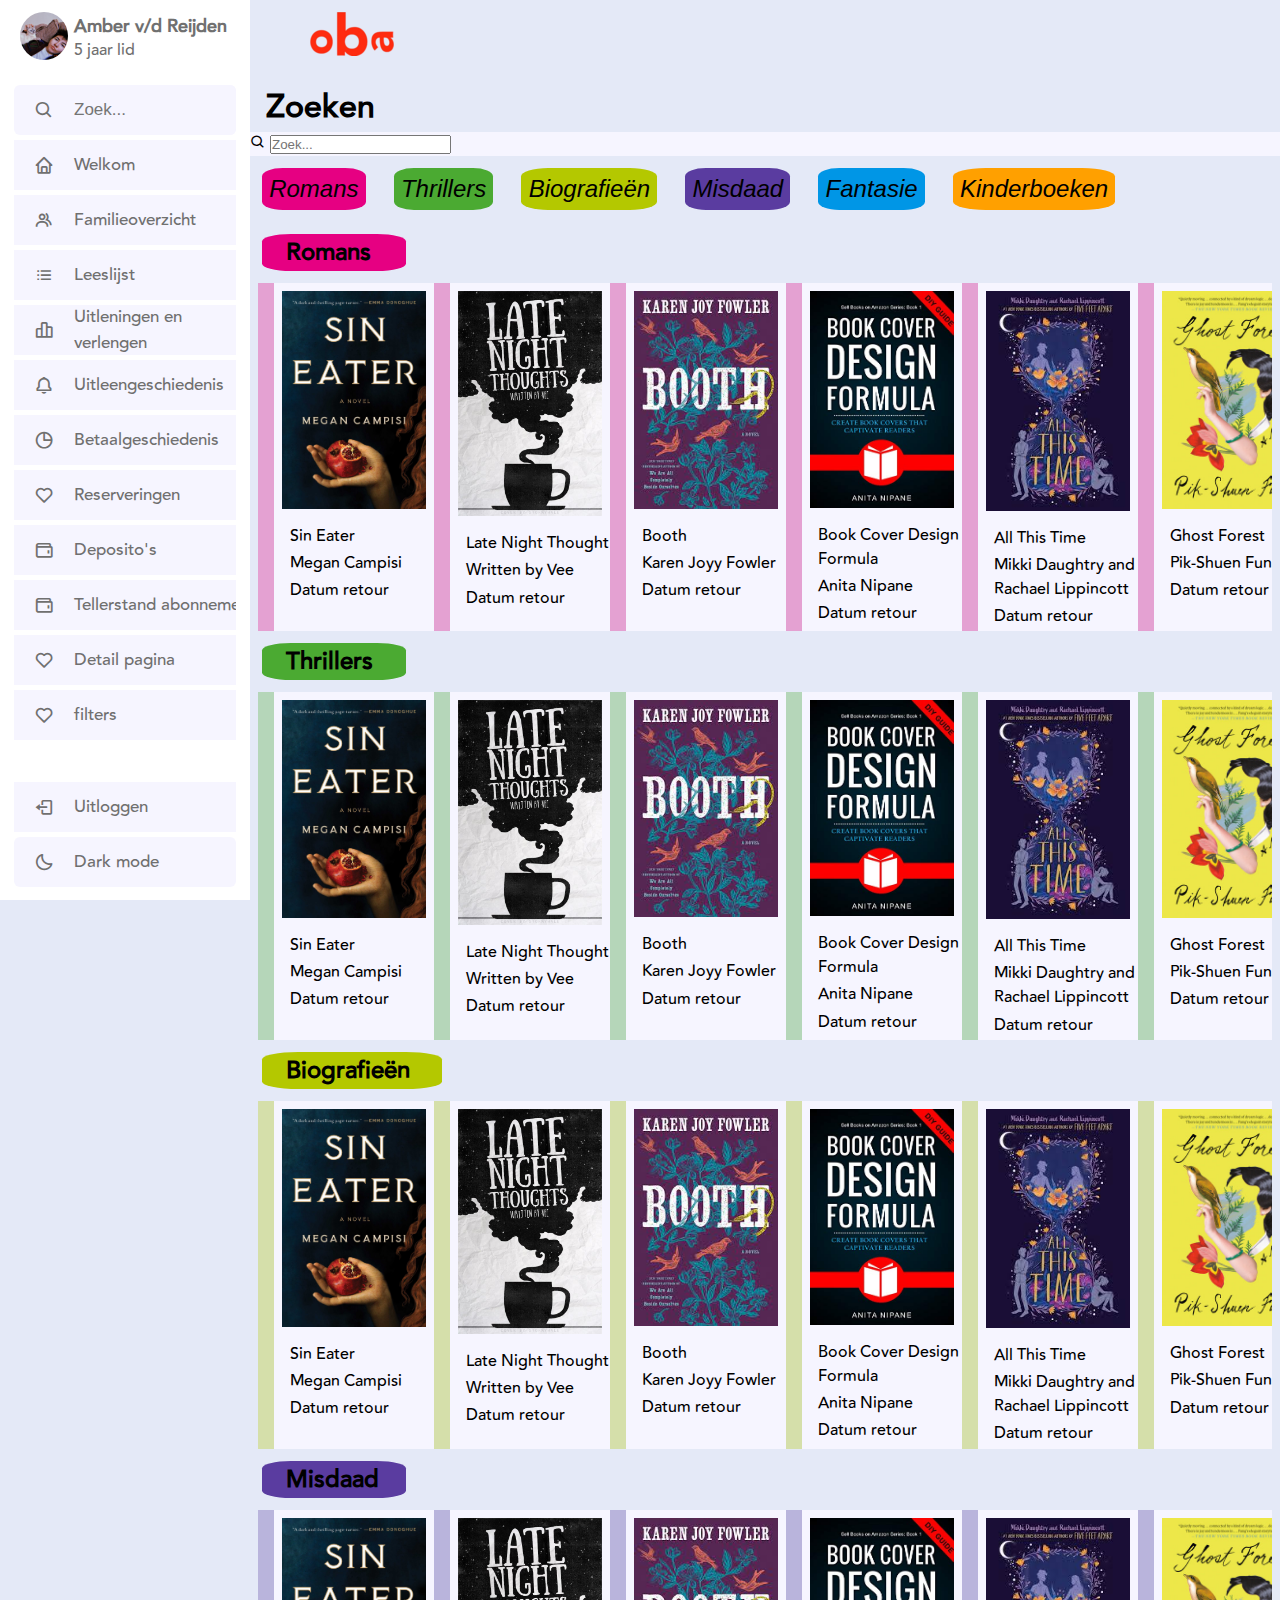
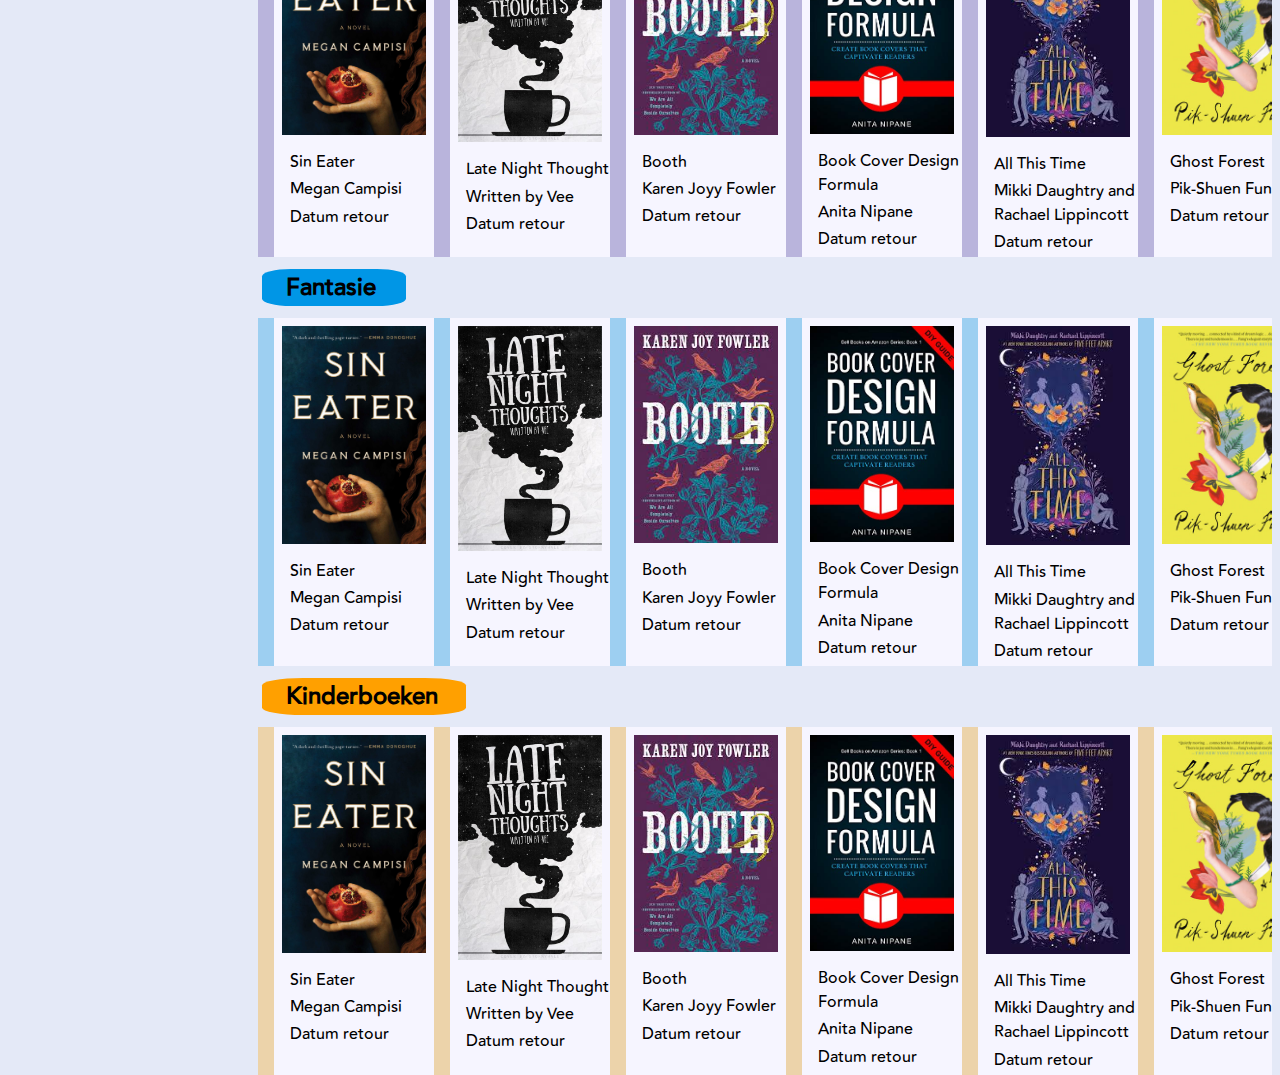
==== filter.html @ 65bfb878 "." ====
<!DOCTYPE html>
<html lang="nl">
<head>
    <meta charset="UTF-8">
    <meta http-equiv="X-UA-Compatible" content="IE=edge">
    <meta name="viewport" content="width=device-width, initial-scale=1.0">
    
    <!-- Link to CSS -->
    <link rel="stylesheet" href="./styles/filter.css">
    
    <!-- Link to boxicons -->
    <link href='https://unpkg.com/boxicons@2.1.4/css/boxicons.min.css' rel='stylesheet'>

    <!-- Link to JavaScript script -->
    <script src="./scripts/scripts.js" defer></script>
    
    <title>Mijn.OBA</title> 
</head>
<body>

    <nav class="sidebar close">
        <header>
            <div class="image-text">
                <span class="image">
                    <img src="./image/AmberFoto.jpeg" alt="Gebruiker-foto">
                </span>

                <div class="text logo-text">
                    <span class="name">Amber v/d Reijden</span>
                    <span class="profession">5 jaar lid</span>
                </div>
            </div>

            <!-- <i class='bx bx-chevron-right toggle'></i> -->
        </header>

        <div class="menu-bar">
            <div class="menu">

                <li class="search-box">
                    <i class='bx bx-search icon'></i>
                    <input type="text" placeholder="Zoek...">
                </li>

                <ul class="menu-links">
                    <li class="nav-link">
                        <a href="./welkom.html">
                            <i class='bx bx-home icon'></i>
                            <span class="text nav-text">Welkom</span>
                        </a>
                    </li>

                    <li class="nav-link">
                        <a href="./familieoverzicht.html">
                            <i class='bx bx-group icon'></i>
                            <span class="text nav-text">Familieoverzicht</span>
                        </a>
                    </li>

                    <li class="nav-link">
                        <a href="./leeslijst.html">
                            <i class='bx bx-list-ul icon'></i>
                            <span class="text nav-text">Leeslijst</span>
                        </a>
                    </li>

                    <li class="nav-link">
                        <a href="./uitleningen.html">
                            <i class='bx bx-bar-chart-alt-2 icon' ></i>
                            <span class="text-long nav-text">Uitleningen en verlengen</span>
                        </a>
                    </li>

                    <li class="nav-link">
                        <a href="./uitleengeschiedenis.html">
                            <i class='bx bx-bell icon'></i>
                            <span class="text nav-text">Uitleengeschiedenis</span>
                        </a>
                    </li>

                    <li class="nav-link">
                        <a href="./betaalgeschiedenis.html">
                            <i class='bx bx-pie-chart-alt icon' ></i>
                            <span class="text nav-text">Betaalgeschiedenis</span>
                        </a>
                    </li>

                    <li class="nav-link">
                        <a href="./reserveringen.html">
                            <i class='bx bx-heart icon' ></i>
                            <span class="text nav-text">Reserveringen</span>
                        </a>
                    </li>

                    <li class="nav-link">
                        <a href="./deposito.html">
                            <i class='bx bx-wallet icon' ></i>
                            <span class="text nav-text">Deposito's</span>
                        </a>
                    </li>

                    <li class="nav-link">
                        <a href="./tellerstand.html">
                            <i class='bx bx-wallet icon' ></i>
                            <span class="text nav-text">Tellerstand abonnement</span>
                        </a>
                    </li>
                    <li class="nav-link">
                        <a href="./detail.html">
                            <i class='bx bx-heart icon' ></i>
                            <span class="text nav-text">Detail pagina</span>
                        </a>
                    </li>

                    <li class="nav-link">
                        <a href="./filter.html">
                            <i class='bx bx-heart icon' ></i>
                            <span class="text nav-text">filters</span>
                        </a>
                    </li>
                </ul>
            </div>

            <div class="bottom-content">
                <li class="">
                    <a href="#">
                        <i class='bx bx-log-out icon' ></i>
                        <span class="text nav-text">Uitloggen</span>
                    </a>
                </li>

                <li class="mode">
                    <div class="sun-moon">
                        <i class='bx bx-moon icon moon'></i>
                        <i class='bx bx-sun icon sun'></i>
                    </div>
                    <span class="mode-text text">Dark mode</span>

                    <div class="toggle-switch">
                        <span class="switch"></span>
                    </div>
                </li>
                
            </div>
        </div>

    </nav>

    <main>
        <section class="home">

            <div class="text"><img src="./image/oba_20.png" alt="oba logo"></div>
            
            <h1>Zoeken</h1>
    
            <li class="search-box">
                <i class='bx bx-search icon'></i>
                <input type="text" placeholder="Zoek...">
            </li>

            <button id="romanbook"><i> Romans </i></button>
            <button id="thrillerbook"><i> Thrillers </i></button>
            <button id="biografiebook"><i> Biografieën </i></button>
            <button id="misdaadbook"><i> Misdaad </i></button>
            <button id="fantasiebook"><i> Fantasie </i></button>
            <button id="kinderbook"><i> Kinderboeken </i></button>


            <h2 class="roman">Romans</h2>
            <section class="book-overview">
                <ul class="book-list1">
                    <li>
                        <img src="./image/book1.jpg" alt="" id="book-img">
                        <p>Sin Eater</p>
                        <p>Megan Campisi</p>
                        <p>Datum retour</p>
                    </li>
                    <li>
                        <img src="./image/book2.jpg" alt="" id="book-img">
                        <p>Late Night Thought</p>
                        <p>Written by Vee</p>
                        <p>Datum retour</p>
                    </li>
                    <li>
                        <img src="./image/book3.jpg" alt="" id="book-img">
                        <p>Booth</p>
                        <p>Karen Joyy Fowler</p>
                        <p>Datum retour</p>
                    </li>
                    <li>
                        <img src="./image/book4.jpg" alt="" id="book-img">
                        <p>Book Cover Design Formula</p>
                        <p>Anita Nipane</p>
                        <p>Datum retour</p>
                    </li>
                    <li>
                        <img src="./image/book5.jpg" alt="" id="book-img">
                        <p>All This Time</p>
                        <p>Mikki Daughtry and Rachael Lippincott</p>
                        <p>Datum retour</p>
                    </li>
                    <li>
                        <img src="./image/book6.jpg" alt="" id="book-img">
                        <p>Ghost Forest</p>
                        <p>Pik-Shuen Fung</p>
                        <p>Datum retour</p>
                    </li>
                    <li>
                        <img src="./image/book7.jpg" alt="" id="book-img">
                        <p>Dune</p>
                        <p>Frank Herbert</p>
                        <p>Datum retour</p>
                    </li>
                    <li>
                        <img src="./image/book8.jpg" alt="" id="book-img">
                        <p>Wilder Girls</p>
                        <p>Rory Power</p>
                        <p>Datum retour</p>
                    </li>
                    <li>
                        <img src="./image/book9.jpg" alt="" id="book-img">
                        <p>Six of Crows</p>
                        <p>Leigh Bardugo</p>
                        <p>Datum retour</p>
                    </li>
                    <li>
                        <img src="./image/book10.jpg" alt="" id="book-img">
                        <p>Unleash the Dragon</p>
                        <p>Robby E. Pearson</p>
                        <p>Datum retour</p>
                    </li>
                </ul>
    
                <h2 class="thriller">Thrillers</h2>
                <ul class="book-list2">
                    <li>
                        <img src="./image/book1.jpg" alt="" id="book-img">
                        <p>Sin Eater</p>
                        <p>Megan Campisi</p>
                        <p>Datum retour</p>
                    </li>
                    <li>
                        <img src="./image/book2.jpg" alt="" id="book-img">
                        <p>Late Night Thought</p>
                        <p>Written by Vee</p>
                        <p>Datum retour</p>
                    </li>
                    <li>
                        <img src="./image/book3.jpg" alt="" id="book-img">
                        <p>Booth</p>
                        <p>Karen Joyy Fowler</p>
                        <p>Datum retour</p>
                    </li>
                    <li>
                        <img src="./image/book4.jpg" alt="" id="book-img">
                        <p>Book Cover Design Formula</p>
                        <p>Anita Nipane</p>
                        <p>Datum retour</p>
                    </li>
                    <li>
                        <img src="./image/book5.jpg" alt="" id="book-img">
                        <p>All This Time</p>
                        <p>Mikki Daughtry and Rachael Lippincott</p>
                        <p>Datum retour</p>
                    </li>
                    <li>
                        <img src="./image/book6.jpg" alt="" id="book-img">
                        <p>Ghost Forest</p>
                        <p>Pik-Shuen Fung</p>
                        <p>Datum retour</p>
                    </li>
                    <li>
                        <img src="./image/book7.jpg" alt="" id="book-img">
                        <p>Dune</p>
                        <p>Frank Herbert</p>
                        <p>Datum retour</p>
                    </li>
                    <li>
                        <img src="./image/book8.jpg" alt="" id="book-img">
                        <p>Wilder Girls</p>
                        <p>Rory Power</p>
                        <p>Datum retour</p>
                    </li>
                    <li>
                        <img src="./image/book9.jpg" alt="" id="book-img">
                        <p>Six of Crows</p>
                        <p>Leigh Bardugo</p>
                        <p>Datum retour</p>
                    </li>
                    <li>
                        <img src="./image/book10.jpg" alt="" id="book-img">
                        <p>Unleash the Dragon</p>
                        <p>Robby E. Pearson</p>
                        <p>Datum retour</p>
                    </li>
                </ul>
    
                <h2 class="biografie">Biografieën</h2>
                <ul class="book-list3">
                    <li>
                        <img src="./image/book1.jpg" alt="" id="book-img">
                        <p>Sin Eater</p>
                        <p>Megan Campisi</p>
                        <p>Datum retour</p>
                    </li>
                    <li>
                        <img src="./image/book2.jpg" alt="" id="book-img">
                        <p>Late Night Thought</p>
                        <p>Written by Vee</p>
                        <p>Datum retour</p>
                    </li>
                    <li>
                        <img src="./image/book3.jpg" alt="" id="book-img">
                        <p>Booth</p>
                        <p>Karen Joyy Fowler</p>
                        <p>Datum retour</p>
                    </li>
                    <li>
                        <img src="./image/book4.jpg" alt="" id="book-img">
                        <p>Book Cover Design Formula</p>
                        <p>Anita Nipane</p>
                        <p>Datum retour</p>
                    </li>
                    <li>
                        <img src="./image/book5.jpg" alt="" id="book-img">
                        <p>All This Time</p>
                        <p>Mikki Daughtry and Rachael Lippincott</p>
                        <p>Datum retour</p>
                    </li>
                    <li>
                        <img src="./image/book6.jpg" alt="" id="book-img">
                        <p>Ghost Forest</p>
                        <p>Pik-Shuen Fung</p>
                        <p>Datum retour</p>
                    </li>
                    <li>
                        <img src="./image/book7.jpg" alt="" id="book-img">
                        <p>Dune</p>
                        <p>Frank Herbert</p>
                        <p>Datum retour</p>
                    </li>
                    <li>
                        <img src="./image/book8.jpg" alt="" id="book-img">
                        <p>Wilder Girls</p>
                        <p>Rory Power</p>
                        <p>Datum retour</p>
                    </li>
                    <li>
                        <img src="./image/book9.jpg" alt="" id="book-img">
                        <p>Six of Crows</p>
                        <p>Leigh Bardugo</p>
                        <p>Datum retour</p>
                    </li>
                    <li>
                        <img src="./image/book10.jpg" alt="" id="book-img">
                        <p>Unleash the Dragon</p>
                        <p>Robby E. Pearson</p>
                        <p>Datum retour</p>
                    </li>
                </ul>

                <h2 class="misdaad">Misdaad</h2>
                <ul class="book-list4">
                    <li>
                        <img src="./image/book1.jpg" alt="" id="book-img">
                        <p>Sin Eater</p>
                        <p>Megan Campisi</p>
                        <p>Datum retour</p>
                    </li>
                    <li>
                        <img src="./image/book2.jpg" alt="" id="book-img">
                        <p>Late Night Thought</p>
                        <p>Written by Vee</p>
                        <p>Datum retour</p>
                    </li>
                    <li>
                        <img src="./image/book3.jpg" alt="" id="book-img">
                        <p>Booth</p>
                        <p>Karen Joyy Fowler</p>
                        <p>Datum retour</p>
                    </li>
                    <li>
                        <img src="./image/book4.jpg" alt="" id="book-img">
                        <p>Book Cover Design Formula</p>
                        <p>Anita Nipane</p>
                        <p>Datum retour</p>
                    </li>
                    <li>
                        <img src="./image/book5.jpg" alt="" id="book-img">
                        <p>All This Time</p>
                        <p>Mikki Daughtry and Rachael Lippincott</p>
                        <p>Datum retour</p>
                    </li>
                    <li>
                        <img src="./image/book6.jpg" alt="" id="book-img">
                        <p>Ghost Forest</p>
                        <p>Pik-Shuen Fung</p>
                        <p>Datum retour</p>
                    </li>
                    <li>
                        <img src="./image/book7.jpg" alt="" id="book-img">
                        <p>Dune</p>
                        <p>Frank Herbert</p>
                        <p>Datum retour</p>
                    </li>
                    <li>
                        <img src="./image/book8.jpg" alt="" id="book-img">
                        <p>Wilder Girls</p>
                        <p>Rory Power</p>
                        <p>Datum retour</p>
                    </li>
                    <li>
                        <img src="./image/book9.jpg" alt="" id="book-img">
                        <p>Six of Crows</p>
                        <p>Leigh Bardugo</p>
                        <p>Datum retour</p>
                    </li>
                    <li>
                        <img src="./image/book10.jpg" alt="" id="book-img">
                        <p>Unleash the Dragon</p>
                        <p>Robby E. Pearson</p>
                        <p>Datum retour</p>
                    </li>
                </ul>

                <h2 class="fantasie">Fantasie</h2>
                <ul class="book-list5">
                    <li>
                        <img src="./image/book1.jpg" alt="" id="book-img">
                        <p>Sin Eater</p>
                        <p>Megan Campisi</p>
                        <p>Datum retour</p>
                    </li>
                    <li>
                        <img src="./image/book2.jpg" alt="" id="book-img">
                        <p>Late Night Thought</p>
                        <p>Written by Vee</p>
                        <p>Datum retour</p>
                    </li>
                    <li>
                        <img src="./image/book3.jpg" alt="" id="book-img">
                        <p>Booth</p>
                        <p>Karen Joyy Fowler</p>
                        <p>Datum retour</p>
                    </li>
                    <li>
                        <img src="./image/book4.jpg" alt="" id="book-img">
                        <p>Book Cover Design Formula</p>
                        <p>Anita Nipane</p>
                        <p>Datum retour</p>
                    </li>
                    <li>
                        <img src="./image/book5.jpg" alt="" id="book-img">
                        <p>All This Time</p>
                        <p>Mikki Daughtry and Rachael Lippincott</p>
                        <p>Datum retour</p>
                    </li>
                    <li>
                        <img src="./image/book6.jpg" alt="" id="book-img">
                        <p>Ghost Forest</p>
                        <p>Pik-Shuen Fung</p>
                        <p>Datum retour</p>
                    </li>
                    <li>
                        <img src="./image/book7.jpg" alt="" id="book-img">
                        <p>Dune</p>
                        <p>Frank Herbert</p>
                        <p>Datum retour</p>
                    </li>
                    <li>
                        <img src="./image/book8.jpg" alt="" id="book-img">
                        <p>Wilder Girls</p>
                        <p>Rory Power</p>
                        <p>Datum retour</p>
                    </li>
                    <li>
                        <img src="./image/book9.jpg" alt="" id="book-img">
                        <p>Six of Crows</p>
                        <p>Leigh Bardugo</p>
                        <p>Datum retour</p>
                    </li>
                    <li>
                        <img src="./image/book10.jpg" alt="" id="book-img">
                        <p>Unleash the Dragon</p>
                        <p>Robby E. Pearson</p>
                        <p>Datum retour</p>
                    </li>
                </ul>

                <h2 class="kinder">Kinderboeken</h2>
                <ul class="book-list6">
                    <li>
                        <img src="./image/book1.jpg" alt="" id="book-img">
                        <p>Sin Eater</p>
                        <p>Megan Campisi</p>
                        <p>Datum retour</p>
                    </li>
                    <li>
                        <img src="./image/book2.jpg" alt="" id="book-img">
                        <p>Late Night Thought</p>
                        <p>Written by Vee</p>
                        <p>Datum retour</p>
                    </li>
                    <li>
                        <img src="./image/book3.jpg" alt="" id="book-img">
                        <p>Booth</p>
                        <p>Karen Joyy Fowler</p>
                        <p>Datum retour</p>
                    </li>
                    <li>
                        <img src="./image/book4.jpg" alt="" id="book-img">
                        <p>Book Cover Design Formula</p>
                        <p>Anita Nipane</p>
                        <p>Datum retour</p>
                    </li>
                    <li>
                        <img src="./image/book5.jpg" alt="" id="book-img">
                        <p>All This Time</p>
                        <p>Mikki Daughtry and Rachael Lippincott</p>
                        <p>Datum retour</p>
                    </li>
                    <li>
                        <img src="./image/book6.jpg" alt="" id="book-img">
                        <p>Ghost Forest</p>
                        <p>Pik-Shuen Fung</p>
                        <p>Datum retour</p>
                    </li>
                    <li>
                        <img src="./image/book7.jpg" alt="" id="book-img">
                        <p>Dune</p>
                        <p>Frank Herbert</p>
                        <p>Datum retour</p>
                    </li>
                    <li>
                        <img src="./image/book8.jpg" alt="" id="book-img">
                        <p>Wilder Girls</p>
                        <p>Rory Power</p>
                        <p>Datum retour</p>
                    </li>
                    <li>
                        <img src="./image/book9.jpg" alt="" id="book-img">
                        <p>Six of Crows</p>
                        <p>Leigh Bardugo</p>
                        <p>Datum retour</p>
                    </li>
                    <li>
                        <img src="./image/book10.jpg" alt="" id="book-img">
                        <p>Unleash the Dragon</p>
                        <p>Robby E. Pearson</p>
                        <p>Datum retour</p>
                    </li>
                </ul>
            </section>
    </main>

    
    <button>Menu</button>
    
</body>
</html>
---- styles/filter.css ----
/* Fonts being used by the oba */
@font-face {
    font-family: AvenirRoman;
    src: url(../fonts/Avenir-roman.ttf);
}

@font-face {
    font-family: AvenirMedium;
    src: url(../fonts/Avenir-medium.ttf);
}

@font-face {
    font-family: AvenirBlack;
    src: url(../fonts/Avenir\ -black.ttf);
}

/* Custom properties */
/* :root {
    --red:#FF0000;
    --dark-color:#ce0000;
    --black:#000000;
    --gray:#666;
    /* --border: .1rem solid rgba(0,0,0,.1);
    --border-hover: .1rem solid var(--black);
    --box-shadow: 0 .5rem 1rem rgba(0,0,0,.1); 
} */

*{
    margin: 0;
    padding: 0;
    box-sizing: border-box;
    /* font-family: 'Poppins', sans-serif; */
}

:root{
    /* ===== Colors ===== */
    --body-color: #E4E9F7;
    --sidebar-color: #FFF;
    --primary-color: #FF0000;
    --primary-color-light: #F6F5FF;
    --toggle-color: #DDD;
    --text-color: #707070;

    /* ====== Transition ====== */
    --tran-03: all 0.2s ease;   
    --tran-03: all 0.3s ease;
    --tran-04: all 0.3s ease;
    --tran-05: all 0.3s ease;

    --padding: 1em; 
    --margin: .5em;
    --font-size: 1.5em;
}


body{
    min-height: 100vh;
    background-color: var(--body-color);
    transition: var(--tran-05);
    font-family: AvenirMedium;
}

::selection{
    background-color: var(--primary-color);
    color: #fff;
}

body.dark{
    --body-color: #18191a;
    --sidebar-color: #242526;
    --primary-color: #3a3b3c;
    --primary-color-light: #3a3b3c;
    --toggle-color: #fff;
    --text-color: #ccc;
}

/* ===== Sidebar ===== */
.sidebar{
    position: fixed;
    top: 0;
    left: 0;
    height: 100%;
    width: 250px;
    padding: 10px 14px;
    background: var(--sidebar-color);
    transition: var(--tran-05);
    z-index: 100;  
    animation: Menu2;
    animation-duration: 1s;
}


@keyframes Menu2 {
    0% {
        opacity: 0%;
    }

    100% {
        opacity: 100%;
    }
}

/* .sidebar.close{
    width: 88px;
} */

/* ===== Reusable code - Here ===== */
.sidebar li{
    height: 50px;
    list-style: none;
    display: flex;
    align-items: center;
    margin-top: 5px;
}

.sidebar header .image,
.sidebar .icon{
    min-width: 60px;
    border-radius: 6px;
}

.sidebar .icon{
    min-width: 60px;
    border-radius: 6px;
    height: 100%;
    display: flex;
    align-items: center;
    justify-content: center;
    font-size: 20px;
}

.sidebar .text,
.sidebar .icon{
    color: var(--text-color);
    transition: var(--tran-03);
}

.sidebar .text{
    font-size: 17px;
    font-weight: 500;
    white-space: nowrap;
    opacity: 1;
}
/* .sidebar.close .text{
    opacity: 0;
} */

.sidebar .text-long,
.sidebar .icon{
    color: var(--text-color);
    transition: var(--tran-03);
}

.sidebar .text-long{
    font-size: 17px;
    font-weight: 500;
    resize: none;
    opacity: 1;
}
/* .sidebar.close .text-long{
    resize: none;
    opacity: 0;
} */

/* =========================== */

.sidebar header{
    position: relative;
}

.sidebar header .image-text{
    display: flex;
    align-items: center;
}
.sidebar header .logo-text{
    display: flex;
    flex-direction: column;
}
header .image-text .name {
    margin-top: 2px;
    font-size: 18px;
    font-weight: 600;
}

header .image-text .profession{
    font-size: 16px;
    margin-top: -2px;
    display: block;
}

.sidebar header .image{
    display: flex;
    align-items: center;
    justify-content: center;
}

.sidebar header .image img{
    width: 3rem;
    border-radius: 180px;
}

/* .sidebar header .toggle{
    position: absolute;
    top: 50%;
    right: -25px;
    transform: translateY(-50%) rotate(180deg);
    height: 25px;
    width: 25px;
    background-color: var(--primary-color);
    color: var(--sidebar-color);
    border-radius: 50%;
    display: flex;
    align-items: center;
    justify-content: center;
    font-size: 22px;
    cursor: pointer;
    transition: var(--tran-05);
} */

body.dark .sidebar header .toggle{
    color: var(--text-color);
}

/* .sidebar.close .toggle{
    transform: translateY(-50%) rotate(0deg);
} */

.sidebar .menu{
    margin-top: 18px;
}

.sidebar li.search-box{
    border-radius: 6px;
    background-color: var(--primary-color-light);
    cursor: pointer;
    transition: var(--tran-05);
}

.sidebar li.search-box input{
    height: 100%;
    width: 100%;
    outline: none;
    border: none;
    background-color: var(--primary-color-light);
    color: var(--text-color);
    border-radius: 6px;
    font-size: 17px;
    font-weight: 500;
    transition: var(--tran-05);
}
.sidebar li a{
    list-style: none;
    height: 100%;
    background-color: transparent;
    display: flex;
    align-items: center;
    height: 100%;
    width: 100%;
    border-radius: 6px;
    text-decoration: none;
    transition: var(--tran-03);
}

.sidebar li a:hover{
    background-color: var(--primary-color);
}
.sidebar li a:hover .icon,
.sidebar li a:hover .text{
    color: var(--sidebar-color);
}
body.dark .sidebar li a:hover .icon,
body.dark .sidebar li a:hover .text{
    color: var(--text-color);
}

.sidebar .menu-bar{
    height: calc(100% - 55px);
    display: flex;
    flex-direction: column;
    justify-content: space-between;
    overflow-y: scroll;

}
.menu-bar::-webkit-scrollbar{
    display: none;
}
.sidebar .menu-bar .mode{
    border-radius: 6px;
    background-color: var(--primary-color-light);
    position: relative;
    transition: var(--tran-05);
}

.menu-bar .mode .sun-moon{
    height: 50px;
    width: 60px;
}

.mode .sun-moon i{
    position: absolute;
}
.mode .sun-moon i.sun{
    opacity: 0;
}
body.dark .mode .sun-moon i.sun{
    opacity: 1;
}
body.dark .mode .sun-moon i.moon{
    opacity: 0;
}

/* .menu-bar .bottom-content .toggle-switch{
    position: absolute;
    right: 0;
    height: 100%;
    min-width: 60px;
    display: flex;
    align-items: center;
    justify-content: center;
    border-radius: 6px;
    cursor: pointer;
}
.toggle-switch .switch{
    position: relative;
    height: 22px;
    width: 40px;
    border-radius: 25px;
    background-color: var(--toggle-color);
    transition: var(--tran-05);
}

.switch::before{
    content: '';
    position: absolute;
    height: 15px;
    width: 15px;
    border-radius: 50%;
    top: 50%;
    left: 5px;
    transform: translateY(-50%);
    background-color: var(--sidebar-color);
    transition: var(--tran-04);
} */

body.dark .switch::before{
    left: 20px;
}


.home{
    position: absolute;
    top: 0;
    top: 0;
    left: 250px;
    height: 100vh;
    width: calc(100% - 250px);
    background-color: var(--body-color);
    transition: var(--tran-05);
}

.home .text{
    font-size: 30px;
    font-weight: 500;
    color: var(--text-color);
    padding: 12px 60px;
}

/* .sidebar.close ~ .home{
    left: 78px;
    height: 100vh;
    width: calc(100% - 78px);
} */


body.dark .home .text{
    color: var(--text-color);
}


/* 
.sidebar.close .toggle {
    visibility: visible;
    position: fixed;
    top: 0;
    left: 0;
    height: 100%;
    width: 250px;
    padding: 10px 14px;
    background: var(--sidebar-color);
    transition: var(--tran-05);
    z-index: 100; 
} */

/* ul li ul{
    background-color: violet;
    grid-area: ul;
} */
/* zorgt voor bepaalde acties als het scherm kleiner is dan 35em */
@media (width < 35em) {
   
    .home{
        left: 25px;
    }
    /* zorgt dat het menu niet zichtbaar is als het scherm kleiner is dan 35em  */
    .sidebar{
        visibility: hidden;
        position: fixed;
        top: 0;
        left: 0;
        height: 100%;
        width: 250px;
        padding: 10px 14px;
        background: var(--sidebar-color);
        transition: var(--tran-05);
        z-index: 100;  
        animation: Menu;
        animation-duration: 1s;
    }

    @keyframes Menu {
        0% {
            opacity: 100%;
        }

        100% {
            opacity: 0%;
        }
    }

    .sidebar.click{
        visibility: visible;
    }
    
    /* zorgt dat de button zichtbaar is als het scherm kleiner is dan 35em */
    button{
        visibility: visible;
        padding: 1em;
        border-style: solid;
        border-radius: 50%;
        position: fixed;
        top: 1em;
        right: 1em;
        z-index: 100;
    }
}

@media(width > 35em){
    .home{
        position: absolute;
        top: 0;
        top: 0;
        left: 250px;
        height: 100vh;
        width: calc(100% - 250px);
        background-color: var(--body-color);
        transition: var(--tran-05);
    }
}

h1{
    font-size:30px; 
    padding-left: 0.5em;
    font-size: 2em;
}

/* buttons genres */
main #romanbook{
    padding: .3em;
    margin: var(--margin);
    font-size: var(--font-size);
    background-color: rgb(230, 0, 130);
    border-radius: 20%;
    max-width: 6em;
    border-style: none;
}

button.like i{
    background-color: white;
}

main #thrillerbook{
    padding: .3em;
    margin: var(--margin);
    font-size: var(--font-size);
    background-color: rgb(75, 170, 50);
    border-radius: 20%;
    max-width: 6em;
    border-style: none;
}

main #biografiebook{
    padding: .3em;
    margin: var(--margin);
    font-size: var(--font-size);
    background-color: rgb(180, 200, 0);
    border-radius: 20%;
    max-width: 6em;
    border-style: none;
}

main #misdaadbook{
    padding: .3em;
    margin: var(--margin);
    font-size: var(--font-size);
    background-color: rgb(90, 60, 160);
    border-radius: 20%;
    max-width: 6em;
    border-style: none;
}

main #fantasiebook{
    padding: .3em;
    margin: var(--margin);
    font-size: var(--font-size);
    background-color: rgb(0, 150, 230);
    border-radius: 20%;
    max-width: 6em;
    border-style: none;
}

main #kinderbook{
    padding: .3em;
    margin: var(--margin);
    font-size: var(--font-size);
    background-color: rgb(255, 160, 0);
    border-radius: 20%;
    max-width: 7em;
    border-style: none;
}



h2.roman{
    padding-left: var(--padding);
    margin: var(--margin);
    font-size: var(--font-size);
    background-color: rgb(230, 0, 130);
    border-radius: 20%;
    max-width: 6em;
}

h2.thriller{
    padding-left: var(--padding);
    margin: var(--margin);
    font-size: var(--font-size);
    background-color: rgb(75, 170, 50);
    border-radius: 20%;
    max-width: 6em;
}

h2.biografie{
    padding-left: var(--padding);
    margin: var(--margin);
    font-size: var(--font-size);
    background-color: rgb(180, 200, 0);
    border-radius: 20%;
    max-width: 7.5em;
}

h2.misdaad{
    padding-left: var(--padding);
    margin: var(--margin);
    font-size: var(--font-size);
    background-color: rgb(90, 60, 160);
    border-radius: 20%;
    max-width: 6em;
}

h2.fantasie{
    padding-left: var(--padding);
    margin: var(--margin);
    font-size: var(--font-size);
    background-color: rgb(0, 150, 230);
    border-radius: 20%;
    max-width: 6em;
}

h2.kinder{
    padding-left: var(--padding);
    margin: var(--margin);
    font-size: var(--font-size);
    background-color: rgb(255, 160, 0);
    border-radius: 20%;
    max-width: 8.5em;
}

p{
    padding-left: 1em;
    padding-bottom: 0.2em;
}

main ul{
    list-style: none;
    display: flex;
    overflow-x: scroll;
    gap:1em;
    scroll-snap-type:x mandatory;
    overscroll-behavior-x: contain;
    padding-left: 1em;
    
}


li{
    background-color: var(--primary-color-light);
}

main ul.book-list1 {
    list-style: none;
    background-color: rgba(230, 0, 130, 0.309);
    margin: var(--margin); 
}

main ul.book-list2 {
    list-style: none;
    background-color: rgba(76, 170, 50, 0.309);
    margin: var(--margin); 
}

main ul.book-list3 {
    list-style: none;
    background-color: rgba(180, 200, 0, 0.309);
    margin: var(--margin); 
}

main ul.book-list4 {
    list-style: none;
    background-color: rgba(90, 60, 160, 0.309);
    margin: var(--margin); 
}

main ul.book-list5 {
    list-style: none;
    background-color: rgba(0, 150, 230, 0.309);
    margin: var(--margin); 
}

main ul.book-list6 {
    list-style: none;
    background-color: rgba(255, 160, 0, 0.309);
    margin: var(--margin); 
}

#book-img{
    max-width: 10em;
    padding: var(--margin);
}
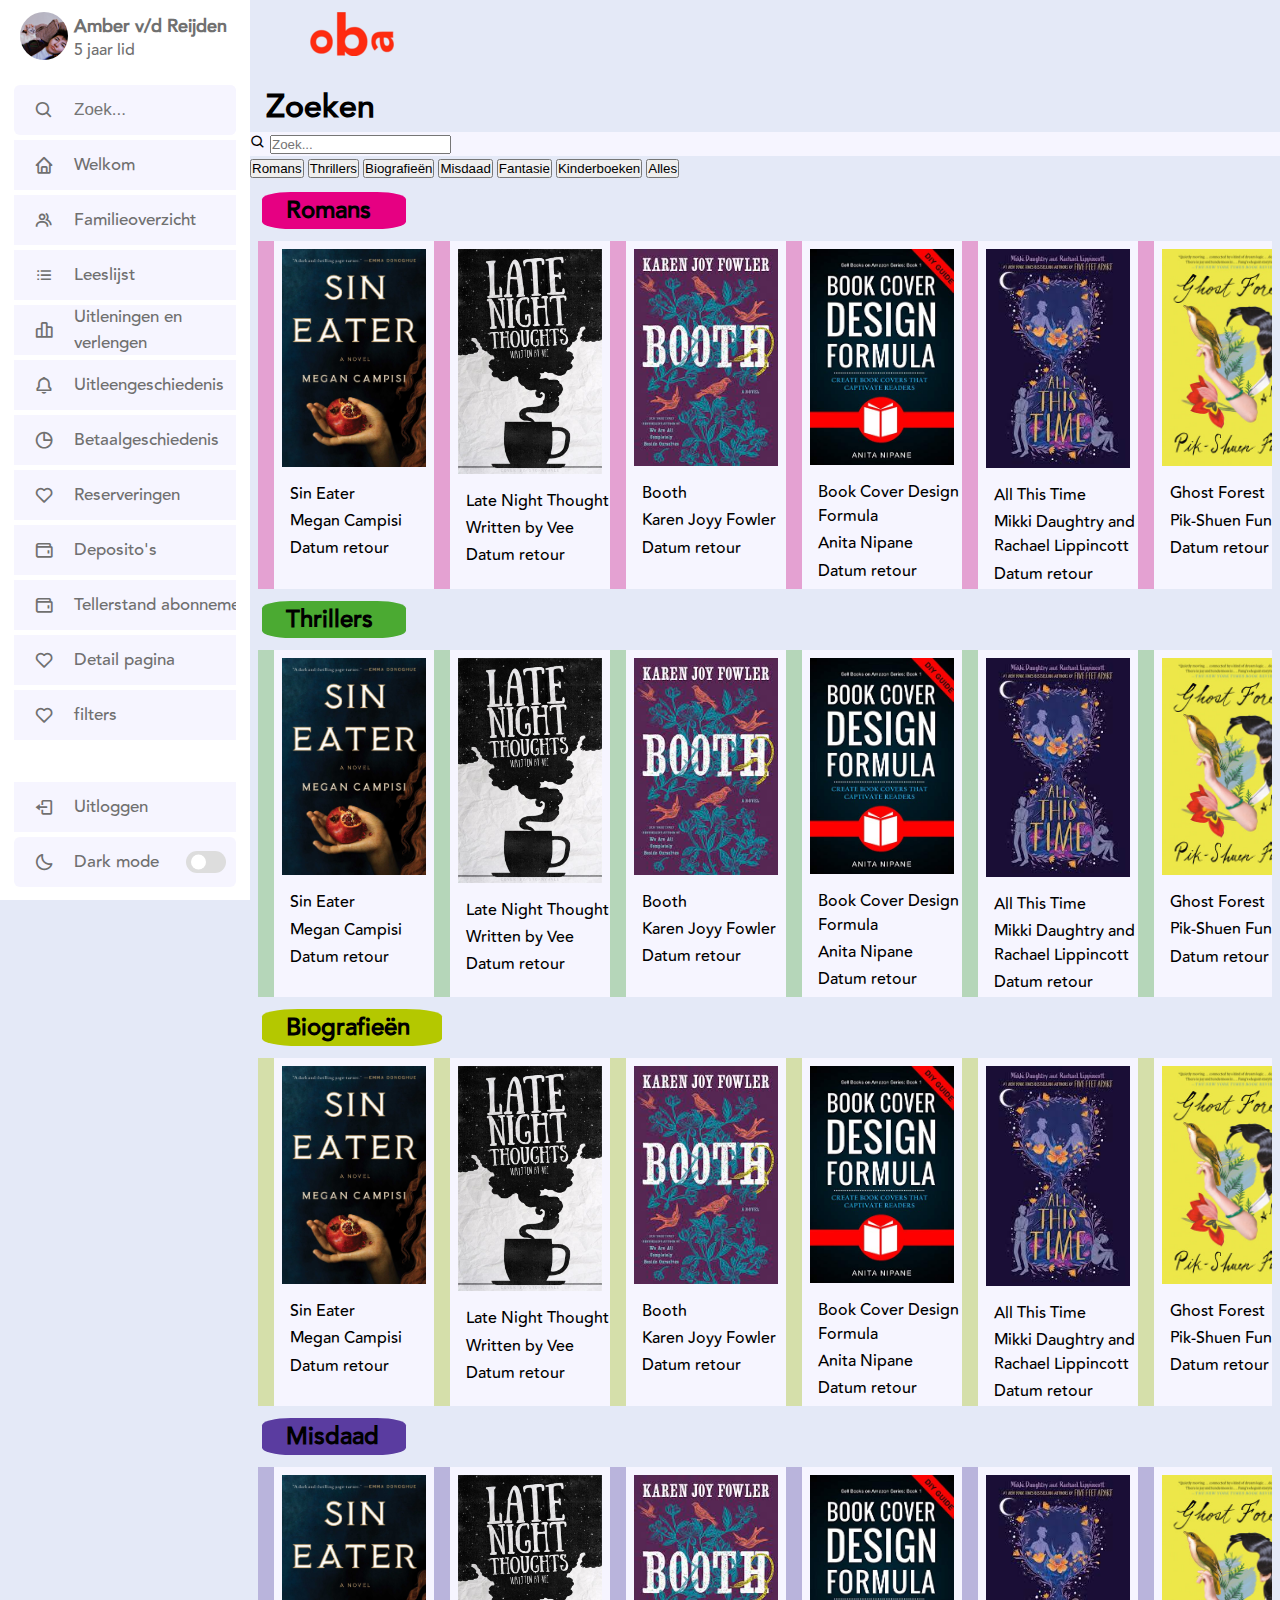
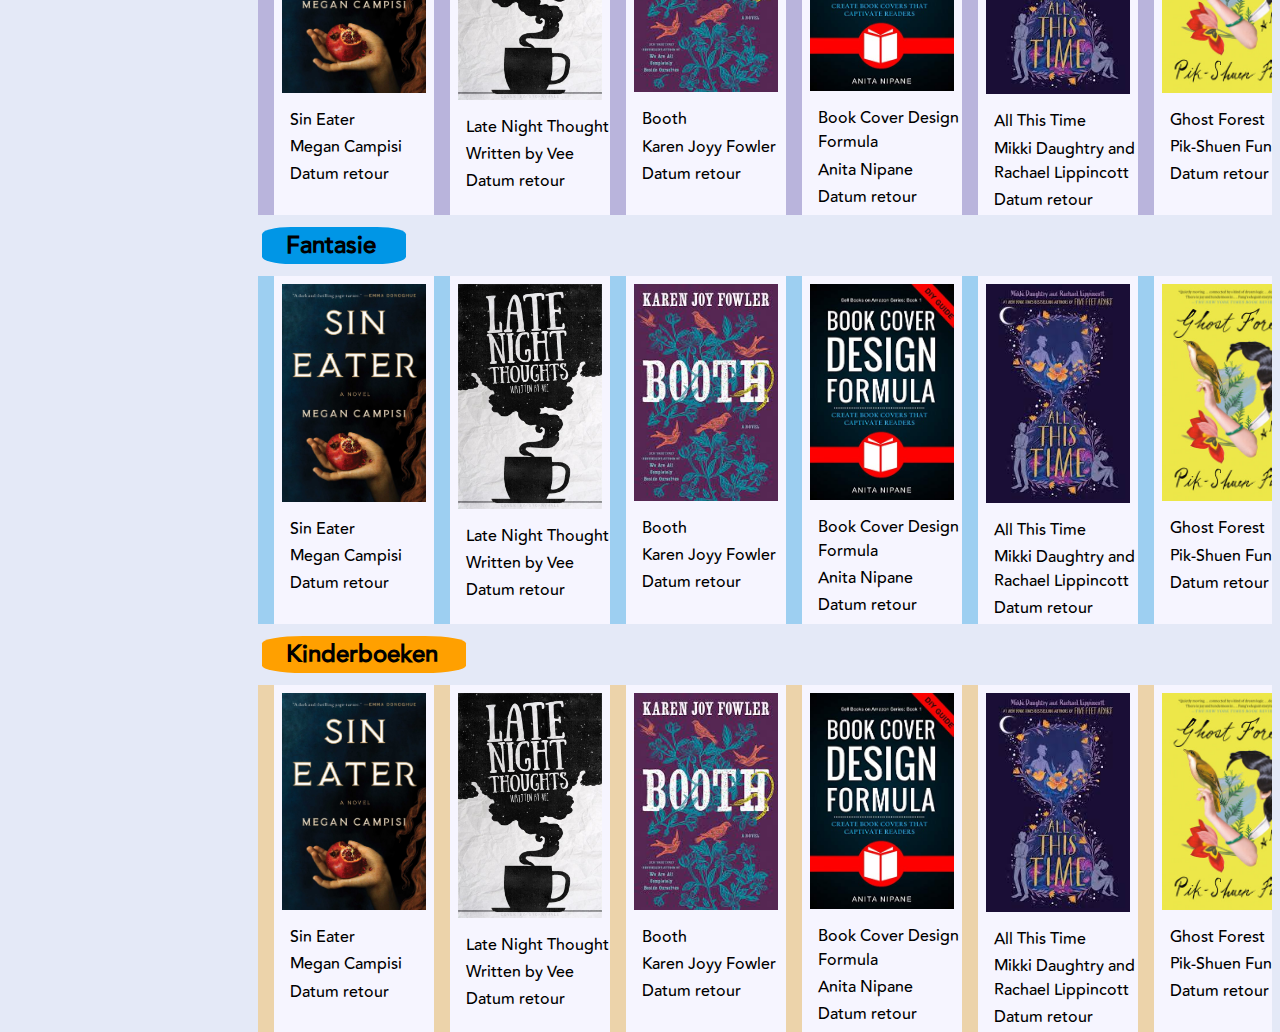
==== commit 594feea0: "." ====
--- a/filter.html
+++ b/filter.html
@@ -158,17 +158,151 @@
                 <input type="text" placeholder="Zoek...">
             </li>
 
-            <button id="romanbook"><i> Romans </i></button>
-            <button id="thrillerbook"><i> Thrillers </i></button>
-            <button id="biografiebook"><i> Biografieën </i></button>
-            <button id="misdaadbook"><i> Misdaad </i></button>
-            <button id="fantasiebook"><i> Fantasie </i></button>
-            <button id="kinderbook"><i> Kinderboeken </i></button>
-
-
-            <h2 class="roman">Romans</h2>
-            <section class="book-overview">
-                <ul class="book-list1">
+            <button class="genre-button" id="roman">Romans</button>
+            <button class="genre-button" id="thriller">Thrillers</button>
+            <button class="genre-button" id="biografie">Biografieën</button>
+            <button class="genre-button" id="misdaad">Misdaad</button>
+            <button class="genre-button" id="fantasie">Fantasie</button>
+            <button class="genre-button" id="kinder">Kinderboeken</button>
+            <button class="genre-all">Alles</button>
+
+            <section class="genre roman">
+                <h2 class="roman">Romans</h2>
+                <section class="book-overview">
+                    <ul class="book-list1">
+                        <li>
+                            <img src="./image/book1.jpg" alt="" id="book-img">
+                            <p>Sin Eater</p>
+                            <p>Megan Campisi</p>
+                            <p>Datum retour</p>
+                        </li>
+                        <li>
+                            <img src="./image/book2.jpg" alt="" id="book-img">
+                            <p>Late Night Thought</p>
+                            <p>Written by Vee</p>
+                            <p>Datum retour</p>
+                        </li>
+                        <li>
+                            <img src="./image/book3.jpg" alt="" id="book-img">
+                            <p>Booth</p>
+                            <p>Karen Joyy Fowler</p>
+                            <p>Datum retour</p>
+                        </li>
+                        <li>
+                            <img src="./image/book4.jpg" alt="" id="book-img">
+                            <p>Book Cover Design Formula</p>
+                            <p>Anita Nipane</p>
+                            <p>Datum retour</p>
+                        </li>
+                        <li>
+                            <img src="./image/book5.jpg" alt="" id="book-img">
+                            <p>All This Time</p>
+                            <p>Mikki Daughtry and Rachael Lippincott</p>
+                            <p>Datum retour</p>
+                        </li>
+                        <li>
+                            <img src="./image/book6.jpg" alt="" id="book-img">
+                            <p>Ghost Forest</p>
+                            <p>Pik-Shuen Fung</p>
+                            <p>Datum retour</p>
+                        </li>
+                        <li>
+                            <img src="./image/book7.jpg" alt="" id="book-img">
+                            <p>Dune</p>
+                            <p>Frank Herbert</p>
+                            <p>Datum retour</p>
+                        </li>
+                        <li>
+                            <img src="./image/book8.jpg" alt="" id="book-img">
+                            <p>Wilder Girls</p>
+                            <p>Rory Power</p>
+                            <p>Datum retour</p>
+                        </li>
+                        <li>
+                            <img src="./image/book9.jpg" alt="" id="book-img">
+                            <p>Six of Crows</p>
+                            <p>Leigh Bardugo</p>
+                            <p>Datum retour</p>
+                        </li>
+                        <li>
+                            <img src="./image/book10.jpg" alt="" id="book-img">
+                            <p>Unleash the Dragon</p>
+                            <p>Robby E. Pearson</p>
+                            <p>Datum retour</p>
+                        </li>
+                    </ul>
+                </section>
+            </section>
+    
+                <section class="genre thriller">
+                    <h2 class="thriller">Thrillers</h2>
+                    <ul class="book-list2">
+                        <li>
+                            <img src="./image/book1.jpg" alt="" id="book-img">
+                            <p>Sin Eater</p>
+                            <p>Megan Campisi</p>
+                            <p>Datum retour</p>
+                        </li>
+                        <li>
+                            <img src="./image/book2.jpg" alt="" id="book-img">
+                            <p>Late Night Thought</p>
+                            <p>Written by Vee</p>
+                            <p>Datum retour</p>
+                        </li>
+                        <li>
+                            <img src="./image/book3.jpg" alt="" id="book-img">
+                            <p>Booth</p>
+                            <p>Karen Joyy Fowler</p>
+                            <p>Datum retour</p>
+                        </li>
+                        <li>
+                            <img src="./image/book4.jpg" alt="" id="book-img">
+                            <p>Book Cover Design Formula</p>
+                            <p>Anita Nipane</p>
+                            <p>Datum retour</p>
+                        </li>
+                        <li>
+                            <img src="./image/book5.jpg" alt="" id="book-img">
+                            <p>All This Time</p>
+                            <p>Mikki Daughtry and Rachael Lippincott</p>
+                            <p>Datum retour</p>
+                        </li>
+                        <li>
+                            <img src="./image/book6.jpg" alt="" id="book-img">
+                            <p>Ghost Forest</p>
+                            <p>Pik-Shuen Fung</p>
+                            <p>Datum retour</p>
+                        </li>
+                        <li>
+                            <img src="./image/book7.jpg" alt="" id="book-img">
+                            <p>Dune</p>
+                            <p>Frank Herbert</p>
+                            <p>Datum retour</p>
+                        </li>
+                        <li>
+                            <img src="./image/book8.jpg" alt="" id="book-img">
+                            <p>Wilder Girls</p>
+                            <p>Rory Power</p>
+                            <p>Datum retour</p>
+                        </li>
+                        <li>
+                            <img src="./image/book9.jpg" alt="" id="book-img">
+                            <p>Six of Crows</p>
+                            <p>Leigh Bardugo</p>
+                            <p>Datum retour</p>
+                        </li>
+                        <li>
+                            <img src="./image/book10.jpg" alt="" id="book-img">
+                            <p>Unleash the Dragon</p>
+                            <p>Robby E. Pearson</p>
+                            <p>Datum retour</p>
+                        </li>
+                    </ul>
+                </section>
+
+                <section class="genre biografie">
+                <h2 class="biografie">Biografieën</h2>
+                <ul class="book-list3">
                     <li>
                         <img src="./image/book1.jpg" alt="" id="book-img">
                         <p>Sin Eater</p>
@@ -230,9 +364,78 @@
                         <p>Datum retour</p>
                     </li>
                 </ul>
-    
-                <h2 class="thriller">Thrillers</h2>
-                <ul class="book-list2">
+            </section>
+
+                <section class="genre misdaad">
+                    <h2 class="misdaad">Misdaad</h2>
+                    <ul class="book-list4">
+                        <li>
+                            <img src="./image/book1.jpg" alt="" id="book-img">
+                            <p>Sin Eater</p>
+                            <p>Megan Campisi</p>
+                            <p>Datum retour</p>
+                        </li>
+                        <li>
+                            <img src="./image/book2.jpg" alt="" id="book-img">
+                            <p>Late Night Thought</p>
+                            <p>Written by Vee</p>
+                            <p>Datum retour</p>
+                        </li>
+                        <li>
+                            <img src="./image/book3.jpg" alt="" id="book-img">
+                            <p>Booth</p>
+                            <p>Karen Joyy Fowler</p>
+                            <p>Datum retour</p>
+                        </li>
+                        <li>
+                            <img src="./image/book4.jpg" alt="" id="book-img">
+                            <p>Book Cover Design Formula</p>
+                            <p>Anita Nipane</p>
+                            <p>Datum retour</p>
+                        </li>
+                        <li>
+                            <img src="./image/book5.jpg" alt="" id="book-img">
+                            <p>All This Time</p>
+                            <p>Mikki Daughtry and Rachael Lippincott</p>
+                            <p>Datum retour</p>
+                        </li>
+                        <li>
+                            <img src="./image/book6.jpg" alt="" id="book-img">
+                            <p>Ghost Forest</p>
+                            <p>Pik-Shuen Fung</p>
+                            <p>Datum retour</p>
+                        </li>
+                        <li>
+                            <img src="./image/book7.jpg" alt="" id="book-img">
+                            <p>Dune</p>
+                            <p>Frank Herbert</p>
+                            <p>Datum retour</p>
+                        </li>
+                        <li>
+                            <img src="./image/book8.jpg" alt="" id="book-img">
+                            <p>Wilder Girls</p>
+                            <p>Rory Power</p>
+                            <p>Datum retour</p>
+                        </li>
+                        <li>
+                            <img src="./image/book9.jpg" alt="" id="book-img">
+                            <p>Six of Crows</p>
+                            <p>Leigh Bardugo</p>
+                            <p>Datum retour</p>
+                        </li>
+                        <li>
+                            <img src="./image/book10.jpg" alt="" id="book-img">
+                            <p>Unleash the Dragon</p>
+                            <p>Robby E. Pearson</p>
+                            <p>Datum retour</p>
+                        </li>
+                    </ul>
+                </section>
+
+
+                <section class="genre fantasie">
+                <h2 class="fantasie">Fantasie</h2>
+                <ul class="book-list5">
                     <li>
                         <img src="./image/book1.jpg" alt="" id="book-img">
                         <p>Sin Eater</p>
@@ -294,9 +497,11 @@
                         <p>Datum retour</p>
                     </li>
                 </ul>
-    
-                <h2 class="biografie">Biografieën</h2>
-                <ul class="book-list3">
+            </section>
+
+                <section class="genre kinder">
+                <h2 class="kinder">Kinderboeken</h2>
+                <ul class="book-list6">
                     <li>
                         <img src="./image/book1.jpg" alt="" id="book-img">
                         <p>Sin Eater</p>
@@ -358,199 +563,7 @@
                         <p>Datum retour</p>
                     </li>
                 </ul>
-
-                <h2 class="misdaad">Misdaad</h2>
-                <ul class="book-list4">
-                    <li>
-                        <img src="./image/book1.jpg" alt="" id="book-img">
-                        <p>Sin Eater</p>
-                        <p>Megan Campisi</p>
-                        <p>Datum retour</p>
-                    </li>
-                    <li>
-                        <img src="./image/book2.jpg" alt="" id="book-img">
-                        <p>Late Night Thought</p>
-                        <p>Written by Vee</p>
-                        <p>Datum retour</p>
-                    </li>
-                    <li>
-                        <img src="./image/book3.jpg" alt="" id="book-img">
-                        <p>Booth</p>
-                        <p>Karen Joyy Fowler</p>
-                        <p>Datum retour</p>
-                    </li>
-                    <li>
-                        <img src="./image/book4.jpg" alt="" id="book-img">
-                        <p>Book Cover Design Formula</p>
-                        <p>Anita Nipane</p>
-                        <p>Datum retour</p>
-                    </li>
-                    <li>
-                        <img src="./image/book5.jpg" alt="" id="book-img">
-                        <p>All This Time</p>
-                        <p>Mikki Daughtry and Rachael Lippincott</p>
-                        <p>Datum retour</p>
-                    </li>
-                    <li>
-                        <img src="./image/book6.jpg" alt="" id="book-img">
-                        <p>Ghost Forest</p>
-                        <p>Pik-Shuen Fung</p>
-                        <p>Datum retour</p>
-                    </li>
-                    <li>
-                        <img src="./image/book7.jpg" alt="" id="book-img">
-                        <p>Dune</p>
-                        <p>Frank Herbert</p>
-                        <p>Datum retour</p>
-                    </li>
-                    <li>
-                        <img src="./image/book8.jpg" alt="" id="book-img">
-                        <p>Wilder Girls</p>
-                        <p>Rory Power</p>
-                        <p>Datum retour</p>
-                    </li>
-                    <li>
-                        <img src="./image/book9.jpg" alt="" id="book-img">
-                        <p>Six of Crows</p>
-                        <p>Leigh Bardugo</p>
-                        <p>Datum retour</p>
-                    </li>
-                    <li>
-                        <img src="./image/book10.jpg" alt="" id="book-img">
-                        <p>Unleash the Dragon</p>
-                        <p>Robby E. Pearson</p>
-                        <p>Datum retour</p>
-                    </li>
-                </ul>
-
-                <h2 class="fantasie">Fantasie</h2>
-                <ul class="book-list5">
-                    <li>
-                        <img src="./image/book1.jpg" alt="" id="book-img">
-                        <p>Sin Eater</p>
-                        <p>Megan Campisi</p>
-                        <p>Datum retour</p>
-                    </li>
-                    <li>
-                        <img src="./image/book2.jpg" alt="" id="book-img">
-                        <p>Late Night Thought</p>
-                        <p>Written by Vee</p>
-                        <p>Datum retour</p>
-                    </li>
-                    <li>
-                        <img src="./image/book3.jpg" alt="" id="book-img">
-                        <p>Booth</p>
-                        <p>Karen Joyy Fowler</p>
-                        <p>Datum retour</p>
-                    </li>
-                    <li>
-                        <img src="./image/book4.jpg" alt="" id="book-img">
-                        <p>Book Cover Design Formula</p>
-                        <p>Anita Nipane</p>
-                        <p>Datum retour</p>
-                    </li>
-                    <li>
-                        <img src="./image/book5.jpg" alt="" id="book-img">
-                        <p>All This Time</p>
-                        <p>Mikki Daughtry and Rachael Lippincott</p>
-                        <p>Datum retour</p>
-                    </li>
-                    <li>
-                        <img src="./image/book6.jpg" alt="" id="book-img">
-                        <p>Ghost Forest</p>
-                        <p>Pik-Shuen Fung</p>
-                        <p>Datum retour</p>
-                    </li>
-                    <li>
-                        <img src="./image/book7.jpg" alt="" id="book-img">
-                        <p>Dune</p>
-                        <p>Frank Herbert</p>
-                        <p>Datum retour</p>
-                    </li>
-                    <li>
-                        <img src="./image/book8.jpg" alt="" id="book-img">
-                        <p>Wilder Girls</p>
-                        <p>Rory Power</p>
-                        <p>Datum retour</p>
-                    </li>
-                    <li>
-                        <img src="./image/book9.jpg" alt="" id="book-img">
-                        <p>Six of Crows</p>
-                        <p>Leigh Bardugo</p>
-                        <p>Datum retour</p>
-                    </li>
-                    <li>
-                        <img src="./image/book10.jpg" alt="" id="book-img">
-                        <p>Unleash the Dragon</p>
-                        <p>Robby E. Pearson</p>
-                        <p>Datum retour</p>
-                    </li>
-                </ul>
-
-                <h2 class="kinder">Kinderboeken</h2>
-                <ul class="book-list6">
-                    <li>
-                        <img src="./image/book1.jpg" alt="" id="book-img">
-                        <p>Sin Eater</p>
-                        <p>Megan Campisi</p>
-                        <p>Datum retour</p>
-                    </li>
-                    <li>
-                        <img src="./image/book2.jpg" alt="" id="book-img">
-                        <p>Late Night Thought</p>
-                        <p>Written by Vee</p>
-                        <p>Datum retour</p>
-                    </li>
-                    <li>
-                        <img src="./image/book3.jpg" alt="" id="book-img">
-                        <p>Booth</p>
-                        <p>Karen Joyy Fowler</p>
-                        <p>Datum retour</p>
-                    </li>
-                    <li>
-                        <img src="./image/book4.jpg" alt="" id="book-img">
-                        <p>Book Cover Design Formula</p>
-                        <p>Anita Nipane</p>
-                        <p>Datum retour</p>
-                    </li>
-                    <li>
-                        <img src="./image/book5.jpg" alt="" id="book-img">
-                        <p>All This Time</p>
-                        <p>Mikki Daughtry and Rachael Lippincott</p>
-                        <p>Datum retour</p>
-                    </li>
-                    <li>
-                        <img src="./image/book6.jpg" alt="" id="book-img">
-                        <p>Ghost Forest</p>
-                        <p>Pik-Shuen Fung</p>
-                        <p>Datum retour</p>
-                    </li>
-                    <li>
-                        <img src="./image/book7.jpg" alt="" id="book-img">
-                        <p>Dune</p>
-                        <p>Frank Herbert</p>
-                        <p>Datum retour</p>
-                    </li>
-                    <li>
-                        <img src="./image/book8.jpg" alt="" id="book-img">
-                        <p>Wilder Girls</p>
-                        <p>Rory Power</p>
-                        <p>Datum retour</p>
-                    </li>
-                    <li>
-                        <img src="./image/book9.jpg" alt="" id="book-img">
-                        <p>Six of Crows</p>
-                        <p>Leigh Bardugo</p>
-                        <p>Datum retour</p>
-                    </li>
-                    <li>
-                        <img src="./image/book10.jpg" alt="" id="book-img">
-                        <p>Unleash the Dragon</p>
-                        <p>Robby E. Pearson</p>
-                        <p>Datum retour</p>
-                    </li>
-                </ul>
-            </section>
+                </section>
     </main>
 
     
--- a/styles/filter.css
+++ b/styles/filter.css
@@ -309,7 +309,7 @@
     opacity: 0;
 }
 
-/* .menu-bar .bottom-content .toggle-switch{
+.menu-bar .bottom-content .toggle-switch{
     position: absolute;
     right: 0;
     height: 100%;
@@ -340,7 +340,7 @@
     transform: translateY(-50%);
     background-color: var(--sidebar-color);
     transition: var(--tran-04);
-} */
+}
 
 body.dark .switch::before{
     left: 20px;
@@ -464,6 +464,9 @@
 }
 
 /* buttons genres */
+.hide {
+    display: none;
+}
 main #romanbook{
     padding: .3em;
     margin: var(--margin);
@@ -474,7 +477,7 @@
     border-style: none;
 }
 
-button.like i{
+button.search i{
     background-color: white;
 }
 
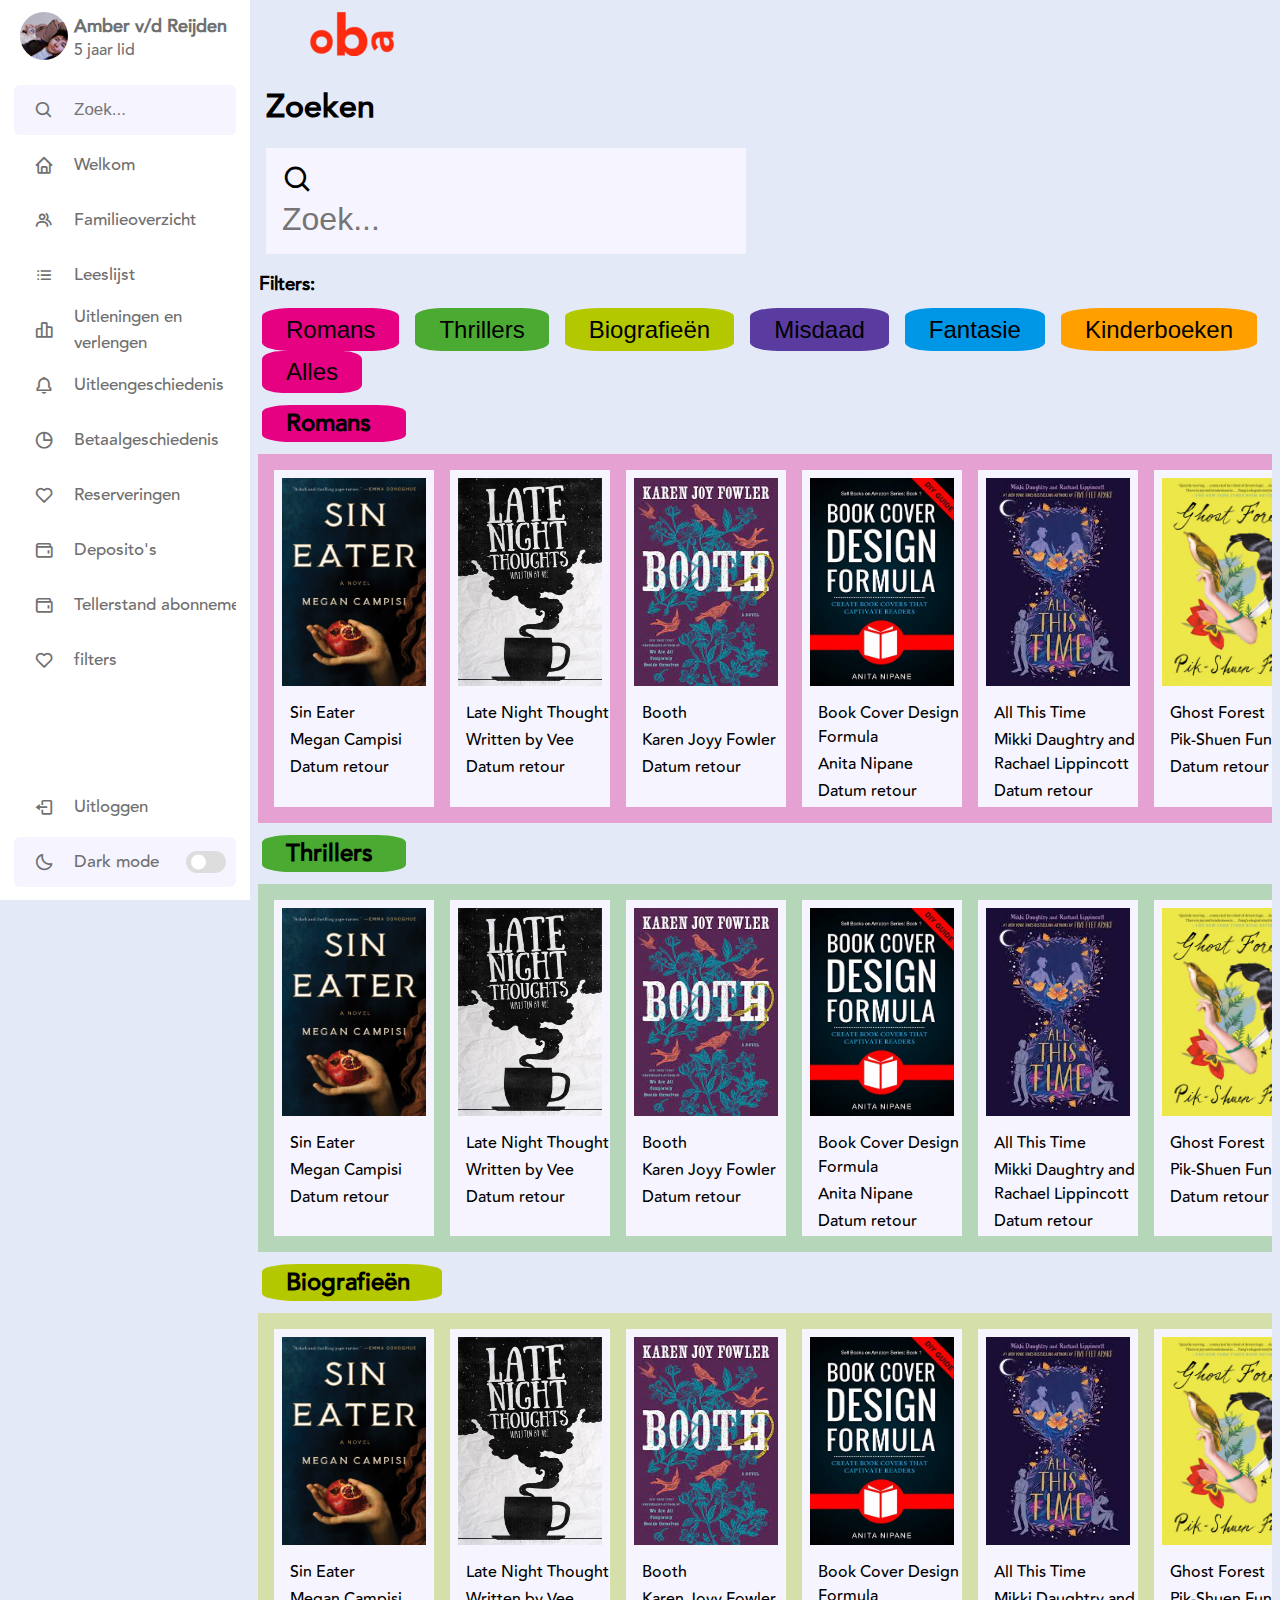
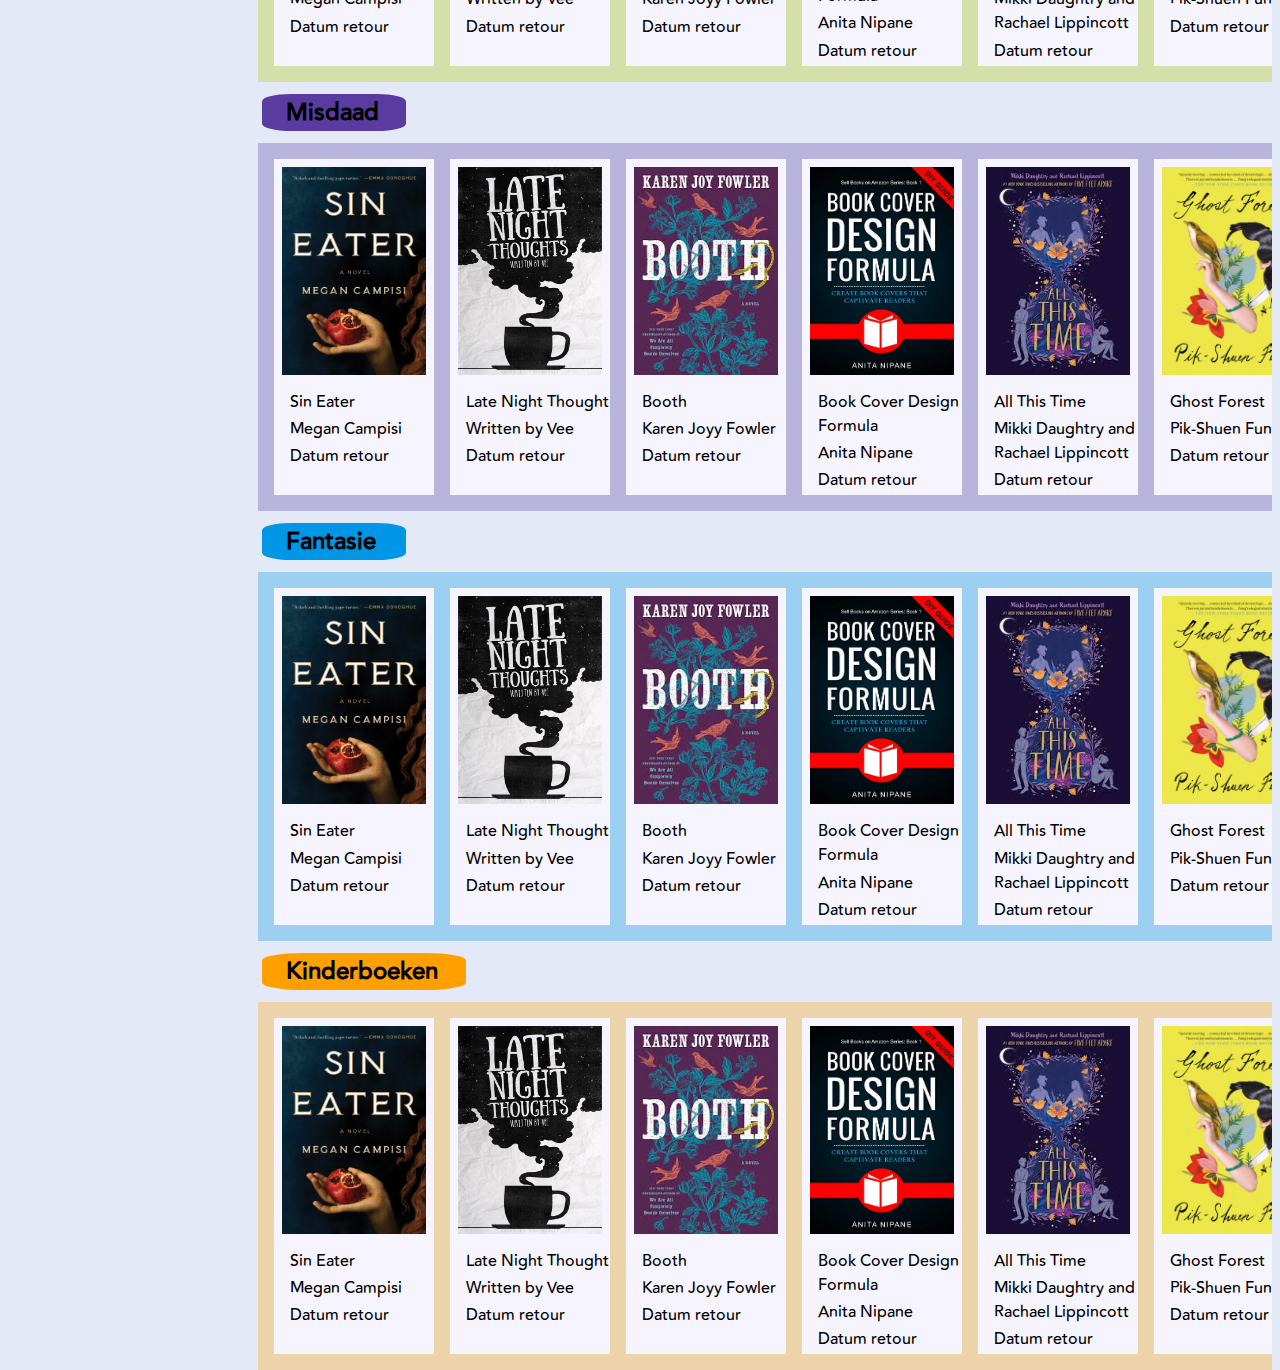
==== commit bf1abedf: "." ====
--- a/filter.html
+++ b/filter.html
@@ -103,12 +103,6 @@
                         <a href="./tellerstand.html">
                             <i class='bx bx-wallet icon' ></i>
                             <span class="text nav-text">Tellerstand abonnement</span>
-                        </a>
-                    </li>
-                    <li class="nav-link">
-                        <a href="./detail.html">
-                            <i class='bx bx-heart icon' ></i>
-                            <span class="text nav-text">Detail pagina</span>
                         </a>
                     </li>
 
@@ -153,11 +147,12 @@
             
             <h1>Zoeken</h1>
     
-            <li class="search-box">
+            <li class="search-box1">
                 <i class='bx bx-search icon'></i>
                 <input type="text" placeholder="Zoek...">
             </li>
 
+            <h3>Filters:</h3>
             <button class="genre-button" id="roman">Romans</button>
             <button class="genre-button" id="thriller">Thrillers</button>
             <button class="genre-button" id="biografie">Biografieën</button>
@@ -170,6 +165,75 @@
                 <h2 class="roman">Romans</h2>
                 <section class="book-overview">
                     <ul class="book-list1">
+                        <a href="./detail.html">
+                            <li>
+                                <img src="./image/book1.jpg" alt="" id="book-img">
+                                <p>Sin Eater</p>
+                                <p>Megan Campisi</p>
+                                <p>Datum retour</p>
+                            </li>
+                        </a>
+                        <li>
+                            <img src="./image/book2.jpg" alt="" id="book-img">
+                            <p>Late Night Thought</p>
+                            <p>Written by Vee</p>
+                            <p>Datum retour</p>
+                        </li>
+                        <li>
+                            <img src="./image/book3.jpg" alt="" id="book-img">
+                            <p>Booth</p>
+                            <p>Karen Joyy Fowler</p>
+                            <p>Datum retour</p>
+                        </li>
+                        <li>
+                            <img src="./image/book4.jpg" alt="" id="book-img">
+                            <p>Book Cover Design Formula</p>
+                            <p>Anita Nipane</p>
+                            <p>Datum retour</p>
+                        </li>
+                        <li>
+                            <img src="./image/book5.jpg" alt="" id="book-img">
+                            <p>All This Time</p>
+                            <p>Mikki Daughtry and Rachael Lippincott</p>
+                            <p>Datum retour</p>
+                        </li>
+                        <li>
+                            <img src="./image/book6.jpg" alt="" id="book-img">
+                            <p>Ghost Forest</p>
+                            <p>Pik-Shuen Fung</p>
+                            <p>Datum retour</p>
+                        </li>
+                        <li>
+                            <img src="./image/book7.jpg" alt="" id="book-img">
+                            <p>Dune</p>
+                            <p>Frank Herbert</p>
+                            <p>Datum retour</p>
+                        </li>
+                        <li>
+                            <img src="./image/book8.jpg" alt="" id="book-img">
+                            <p>Wilder Girls</p>
+                            <p>Rory Power</p>
+                            <p>Datum retour</p>
+                        </li>
+                        <li>
+                            <img src="./image/book9.jpg" alt="" id="book-img">
+                            <p>Six of Crows</p>
+                            <p>Leigh Bardugo</p>
+                            <p>Datum retour</p>
+                        </li>
+                        <li>
+                            <img src="./image/book10.jpg" alt="" id="book-img">
+                            <p>Unleash the Dragon</p>
+                            <p>Robby E. Pearson</p>
+                            <p>Datum retour</p>
+                        </li>
+                    </ul>
+                </section>
+            </section>
+    
+                <section class="genre thriller">
+                    <h2 class="thriller">Thrillers</h2>
+                    <ul class="book-list2">
                         <li>
                             <img src="./image/book1.jpg" alt="" id="book-img">
                             <p>Sin Eater</p>
@@ -232,11 +296,76 @@
                         </li>
                     </ul>
                 </section>
+
+                <section class="genre biografie">
+                <h2 class="biografie">Biografieën</h2>
+                <ul class="book-list3">
+                    <li>
+                        <img src="./image/book1.jpg" alt="" id="book-img">
+                        <p>Sin Eater</p>
+                        <p>Megan Campisi</p>
+                        <p>Datum retour</p>
+                    </li>
+                    <li>
+                        <img src="./image/book2.jpg" alt="" id="book-img">
+                        <p>Late Night Thought</p>
+                        <p>Written by Vee</p>
+                        <p>Datum retour</p>
+                    </li>
+                    <li>
+                        <img src="./image/book3.jpg" alt="" id="book-img">
+                        <p>Booth</p>
+                        <p>Karen Joyy Fowler</p>
+                        <p>Datum retour</p>
+                    </li>
+                    <li>
+                        <img src="./image/book4.jpg" alt="" id="book-img">
+                        <p>Book Cover Design Formula</p>
+                        <p>Anita Nipane</p>
+                        <p>Datum retour</p>
+                    </li>
+                    <li>
+                        <img src="./image/book5.jpg" alt="" id="book-img">
+                        <p>All This Time</p>
+                        <p>Mikki Daughtry and Rachael Lippincott</p>
+                        <p>Datum retour</p>
+                    </li>
+                    <li>
+                        <img src="./image/book6.jpg" alt="" id="book-img">
+                        <p>Ghost Forest</p>
+                        <p>Pik-Shuen Fung</p>
+                        <p>Datum retour</p>
+                    </li>
+                    <li>
+                        <img src="./image/book7.jpg" alt="" id="book-img">
+                        <p>Dune</p>
+                        <p>Frank Herbert</p>
+                        <p>Datum retour</p>
+                    </li>
+                    <li>
+                        <img src="./image/book8.jpg" alt="" id="book-img">
+                        <p>Wilder Girls</p>
+                        <p>Rory Power</p>
+                        <p>Datum retour</p>
+                    </li>
+                    <li>
+                        <img src="./image/book9.jpg" alt="" id="book-img">
+                        <p>Six of Crows</p>
+                        <p>Leigh Bardugo</p>
+                        <p>Datum retour</p>
+                    </li>
+                    <li>
+                        <img src="./image/book10.jpg" alt="" id="book-img">
+                        <p>Unleash the Dragon</p>
+                        <p>Robby E. Pearson</p>
+                        <p>Datum retour</p>
+                    </li>
+                </ul>
             </section>
-    
-                <section class="genre thriller">
-                    <h2 class="thriller">Thrillers</h2>
-                    <ul class="book-list2">
+
+                <section class="genre misdaad">
+                    <h2 class="misdaad">Misdaad</h2>
+                    <ul class="book-list4">
                         <li>
                             <img src="./image/book1.jpg" alt="" id="book-img">
                             <p>Sin Eater</p>
@@ -300,9 +429,10 @@
                     </ul>
                 </section>
 
-                <section class="genre biografie">
-                <h2 class="biografie">Biografieën</h2>
-                <ul class="book-list3">
+
+                <section class="genre fantasie">
+                <h2 class="fantasie">Fantasie</h2>
+                <ul class="book-list5">
                     <li>
                         <img src="./image/book1.jpg" alt="" id="book-img">
                         <p>Sin Eater</p>
@@ -366,76 +496,9 @@
                 </ul>
             </section>
 
-                <section class="genre misdaad">
-                    <h2 class="misdaad">Misdaad</h2>
-                    <ul class="book-list4">
-                        <li>
-                            <img src="./image/book1.jpg" alt="" id="book-img">
-                            <p>Sin Eater</p>
-                            <p>Megan Campisi</p>
-                            <p>Datum retour</p>
-                        </li>
-                        <li>
-                            <img src="./image/book2.jpg" alt="" id="book-img">
-                            <p>Late Night Thought</p>
-                            <p>Written by Vee</p>
-                            <p>Datum retour</p>
-                        </li>
-                        <li>
-                            <img src="./image/book3.jpg" alt="" id="book-img">
-                            <p>Booth</p>
-                            <p>Karen Joyy Fowler</p>
-                            <p>Datum retour</p>
-                        </li>
-                        <li>
-                            <img src="./image/book4.jpg" alt="" id="book-img">
-                            <p>Book Cover Design Formula</p>
-                            <p>Anita Nipane</p>
-                            <p>Datum retour</p>
-                        </li>
-                        <li>
-                            <img src="./image/book5.jpg" alt="" id="book-img">
-                            <p>All This Time</p>
-                            <p>Mikki Daughtry and Rachael Lippincott</p>
-                            <p>Datum retour</p>
-                        </li>
-                        <li>
-                            <img src="./image/book6.jpg" alt="" id="book-img">
-                            <p>Ghost Forest</p>
-                            <p>Pik-Shuen Fung</p>
-                            <p>Datum retour</p>
-                        </li>
-                        <li>
-                            <img src="./image/book7.jpg" alt="" id="book-img">
-                            <p>Dune</p>
-                            <p>Frank Herbert</p>
-                            <p>Datum retour</p>
-                        </li>
-                        <li>
-                            <img src="./image/book8.jpg" alt="" id="book-img">
-                            <p>Wilder Girls</p>
-                            <p>Rory Power</p>
-                            <p>Datum retour</p>
-                        </li>
-                        <li>
-                            <img src="./image/book9.jpg" alt="" id="book-img">
-                            <p>Six of Crows</p>
-                            <p>Leigh Bardugo</p>
-                            <p>Datum retour</p>
-                        </li>
-                        <li>
-                            <img src="./image/book10.jpg" alt="" id="book-img">
-                            <p>Unleash the Dragon</p>
-                            <p>Robby E. Pearson</p>
-                            <p>Datum retour</p>
-                        </li>
-                    </ul>
-                </section>
-
-
-                <section class="genre fantasie">
-                <h2 class="fantasie">Fantasie</h2>
-                <ul class="book-list5">
+                <section class="genre kinder">
+                <h2 class="kinder">Kinderboeken</h2>
+                <ul class="book-list6">
                     <li>
                         <img src="./image/book1.jpg" alt="" id="book-img">
                         <p>Sin Eater</p>
@@ -497,72 +560,6 @@
                         <p>Datum retour</p>
                     </li>
                 </ul>
-            </section>
-
-                <section class="genre kinder">
-                <h2 class="kinder">Kinderboeken</h2>
-                <ul class="book-list6">
-                    <li>
-                        <img src="./image/book1.jpg" alt="" id="book-img">
-                        <p>Sin Eater</p>
-                        <p>Megan Campisi</p>
-                        <p>Datum retour</p>
-                    </li>
-                    <li>
-                        <img src="./image/book2.jpg" alt="" id="book-img">
-                        <p>Late Night Thought</p>
-                        <p>Written by Vee</p>
-                        <p>Datum retour</p>
-                    </li>
-                    <li>
-                        <img src="./image/book3.jpg" alt="" id="book-img">
-                        <p>Booth</p>
-                        <p>Karen Joyy Fowler</p>
-                        <p>Datum retour</p>
-                    </li>
-                    <li>
-                        <img src="./image/book4.jpg" alt="" id="book-img">
-                        <p>Book Cover Design Formula</p>
-                        <p>Anita Nipane</p>
-                        <p>Datum retour</p>
-                    </li>
-                    <li>
-                        <img src="./image/book5.jpg" alt="" id="book-img">
-                        <p>All This Time</p>
-                        <p>Mikki Daughtry and Rachael Lippincott</p>
-                        <p>Datum retour</p>
-                    </li>
-                    <li>
-                        <img src="./image/book6.jpg" alt="" id="book-img">
-                        <p>Ghost Forest</p>
-                        <p>Pik-Shuen Fung</p>
-                        <p>Datum retour</p>
-                    </li>
-                    <li>
-                        <img src="./image/book7.jpg" alt="" id="book-img">
-                        <p>Dune</p>
-                        <p>Frank Herbert</p>
-                        <p>Datum retour</p>
-                    </li>
-                    <li>
-                        <img src="./image/book8.jpg" alt="" id="book-img">
-                        <p>Wilder Girls</p>
-                        <p>Rory Power</p>
-                        <p>Datum retour</p>
-                    </li>
-                    <li>
-                        <img src="./image/book9.jpg" alt="" id="book-img">
-                        <p>Six of Crows</p>
-                        <p>Leigh Bardugo</p>
-                        <p>Datum retour</p>
-                    </li>
-                    <li>
-                        <img src="./image/book10.jpg" alt="" id="book-img">
-                        <p>Unleash the Dragon</p>
-                        <p>Robby E. Pearson</p>
-                        <p>Datum retour</p>
-                    </li>
-                </ul>
                 </section>
     </main>
 
--- a/styles/filter.css
+++ b/styles/filter.css
@@ -477,8 +477,83 @@
     border-style: none;
 }
 
-button.search i{
-    background-color: white;
+#roman:hover{
+    cursor: pointer;
+    background-color: rgb(158, 6, 92);
+}
+
+button {
+    padding: .3em 1em .3em 1em;
+    margin-left: var(--margin);
+    font-size: var(--font-size);
+    background-color: rgb(230, 0, 130);
+    border-radius: 20%;
+    width: fit-content;
+    border-style: none;
+}
+
+#thriller {
+    background-color: rgb(75, 170, 50);
+}
+
+#thriller:hover{
+    cursor: pointer;
+    background-color: rgb(51, 114, 34);
+}
+
+#biografie {
+    background-color: rgb(180, 200, 0);
+}
+
+#biografie:hover{
+    cursor: pointer;
+    background-color: rgb(123, 136, 5);
+}
+
+#misdaad{
+    background-color: rgb(90, 60, 160);
+}
+
+#misdaad:hover{
+    cursor: pointer;
+    background-color: rgb(62, 42, 110);
+}
+
+#fantasie{
+    background-color: rgb(0, 150, 230);
+}
+
+#fantasie:hover{
+    cursor: pointer;
+    background-color: rgb(6, 120, 181);
+}
+
+#kinder{
+    background-color: rgb(255, 160, 0);
+}
+
+#kinder:hover{
+    cursor: pointer;
+    background-color: rgb(175, 111, 2);
+}
+
+
+.search-box1{
+    background-color: var(--primary-color-light);
+    margin: 1em;
+    padding: 1em;
+    border-style: none;
+    width: 30em;
+}
+
+.search-box1 > i{
+    font-size: 2em;
+}
+
+.search-box1 > input{
+    background-color: var(--primary-color-light);
+    border-style: none;
+    font-size: 2em;
 }
 
 main #thrillerbook{
@@ -604,53 +679,55 @@
 }
 
 
-li{
+.home li {
+    list-style: none;
     background-color: var(--primary-color-light);
 }
 
+main ul{
+    padding: 1em;
+    margin: var(--margin); 
+}
+
 main ul.book-list1 {
-    list-style: none;
     background-color: rgba(230, 0, 130, 0.309);
-    margin: var(--margin); 
 }
 
 main ul.book-list2 {
-    list-style: none;
     background-color: rgba(76, 170, 50, 0.309);
-    margin: var(--margin); 
 }
 
 main ul.book-list3 {
-    list-style: none;
     background-color: rgba(180, 200, 0, 0.309);
-    margin: var(--margin); 
 }
 
 main ul.book-list4 {
-    list-style: none;
     background-color: rgba(90, 60, 160, 0.309);
-    margin: var(--margin); 
 }
 
 main ul.book-list5 {
-    list-style: none;
-    background-color: rgba(0, 150, 230, 0.309);
-    margin: var(--margin); 
+    background-color: rgba(0, 150, 230, 0.309); 
 }
 
 main ul.book-list6 {
-    list-style: none;
-    background-color: rgba(255, 160, 0, 0.309);
-    margin: var(--margin); 
+    background-color: rgba(255, 160, 0, 0.309); 
 }
 
 #book-img{
-    max-width: 10em;
+    width: 10em;
+    height: 14em;
     padding: var(--margin);
 }
 
-
-
-
-
-
+a {
+    background-color: #F6F5FF;
+    text-decoration: none;
+    color: black;
+}
+
+h3{
+    margin: var(--margin)
+}
+
+
+
